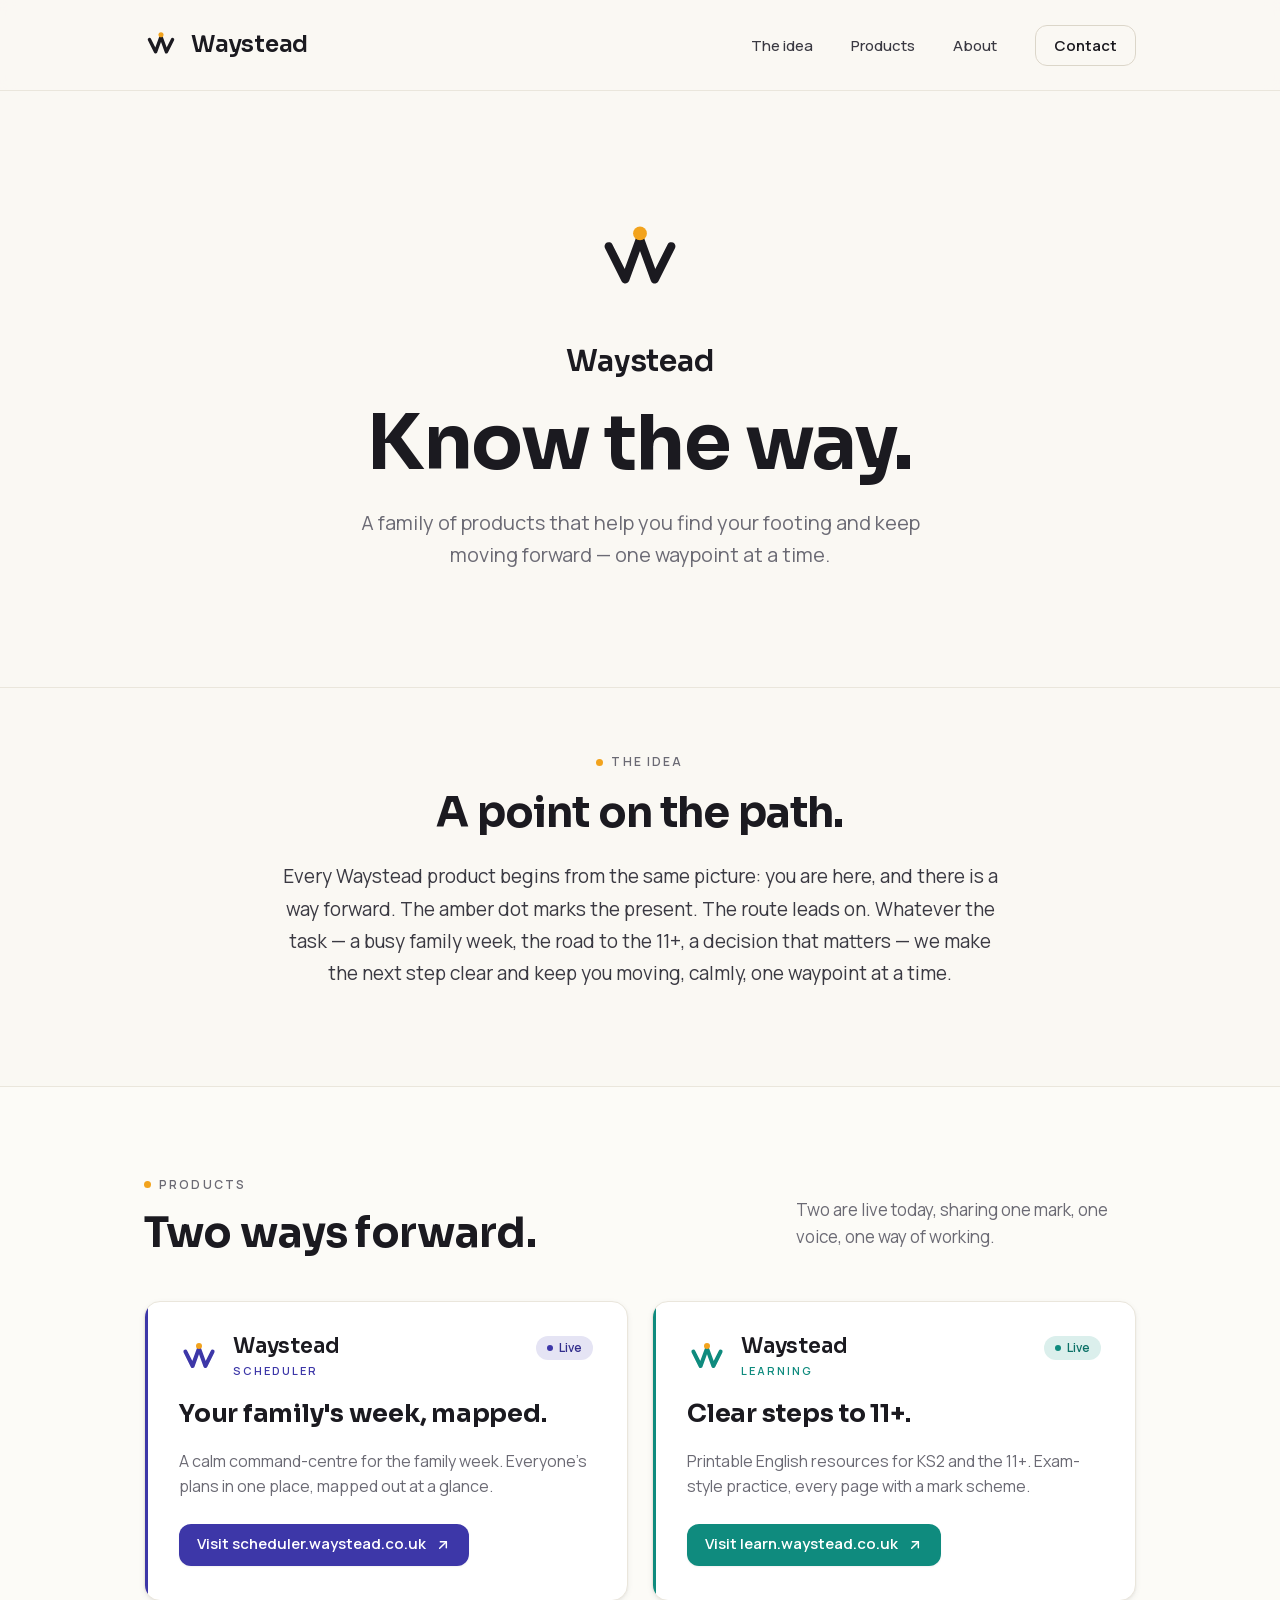
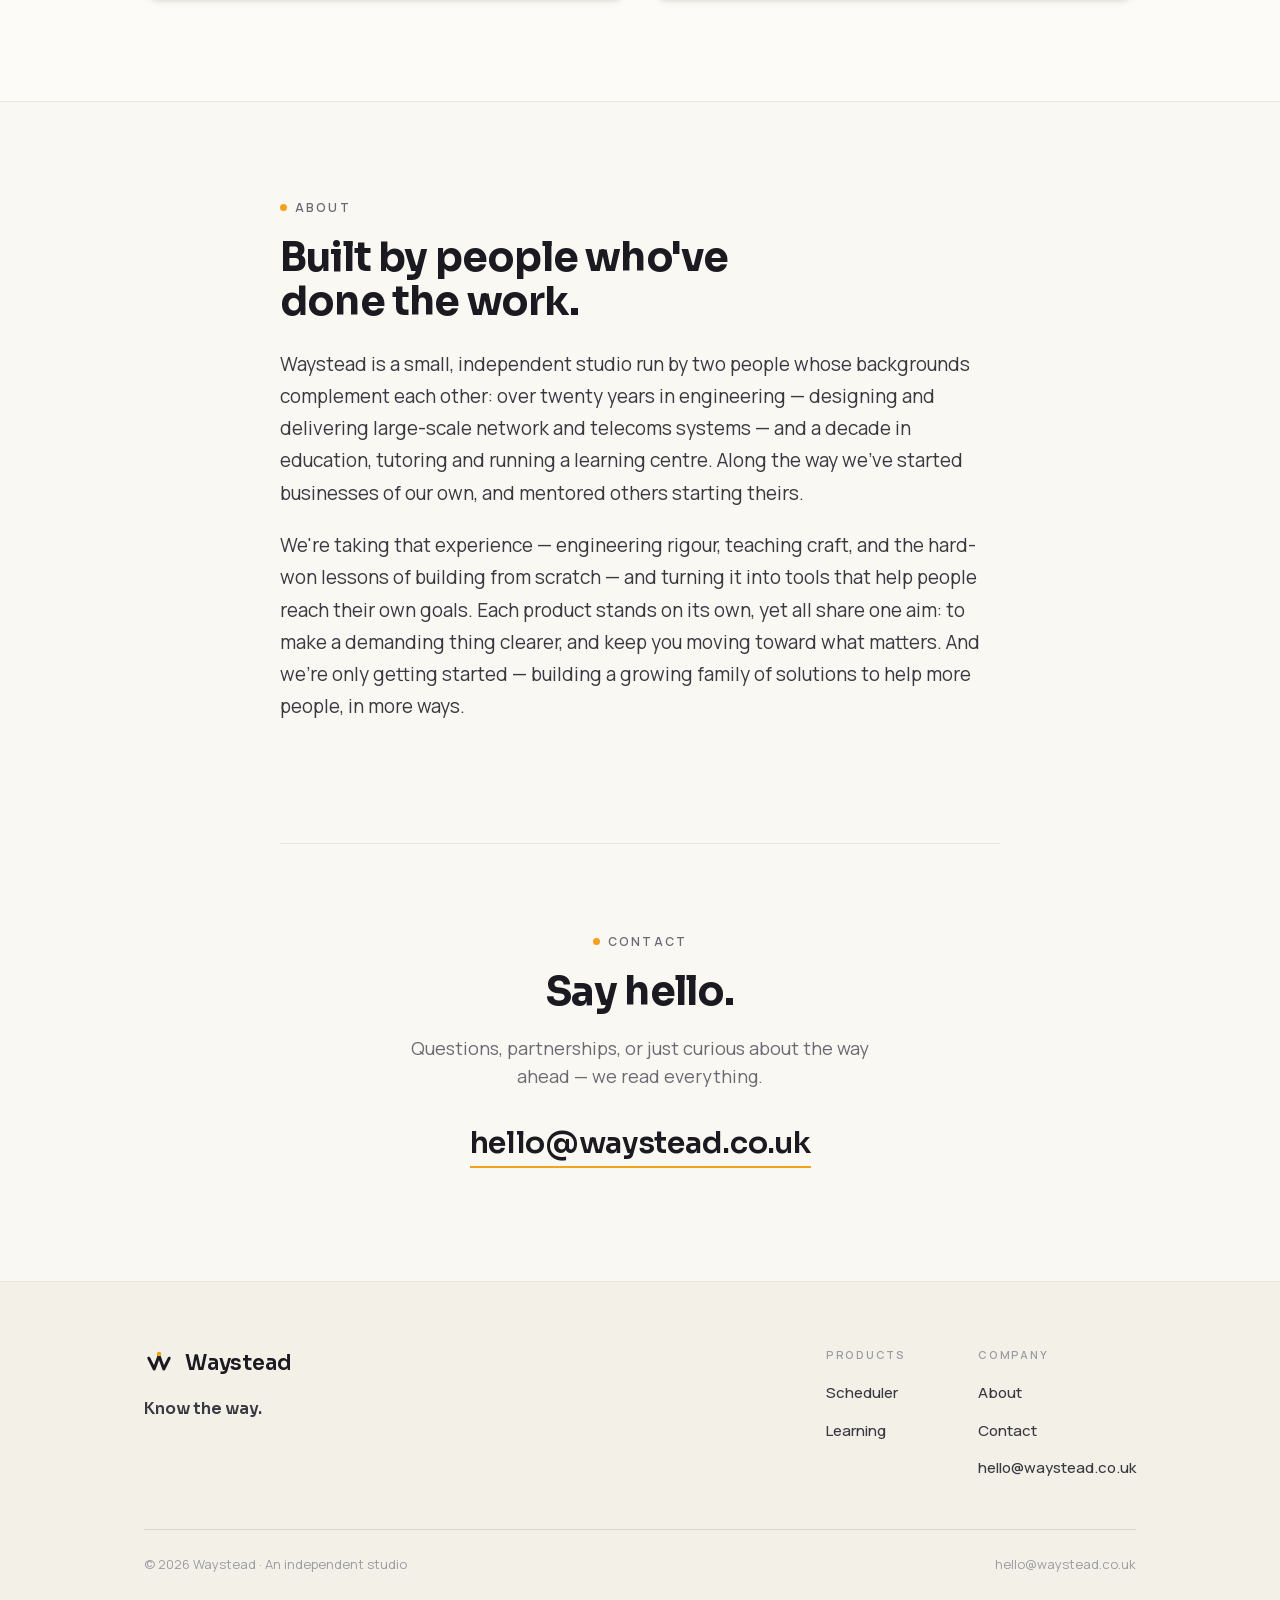
==== site/index.html @ 22f9f0c4 "Add docker-compose deploy; move site into ./site Introduce the parent's own tiny Compose project (Te" ====
<!DOCTYPE html>
<html lang="en-GB" class="no-js">
<head>
  <meta charset="UTF-8" />
  <meta name="viewport" content="width=device-width, initial-scale=1" />

  <title>Waystead — Know the way.</title>
  <meta name="description" content="A family of products that help you find your footing and keep moving forward — one waypoint at a time." />
  <link rel="canonical" href="https://waystead.co.uk/" />
  <meta name="theme-color" content="#FAF8F3" />

  <!-- Icons -->
  <link rel="icon" href="/assets/icons/favicon.svg" type="image/svg+xml" />
  <link rel="icon" href="/assets/icons/favicon.ico" sizes="32x32" />
  <link rel="icon" href="/assets/icons/favicon-32.png" type="image/png" sizes="32x32" />
  <link rel="apple-touch-icon" href="/assets/icons/apple-touch-icon.png" />

  <!-- Open Graph / social -->
  <meta property="og:type" content="website" />
  <meta property="og:site_name" content="Waystead" />
  <meta property="og:title" content="Waystead — Know the way." />
  <meta property="og:description" content="A family of products that help you find your footing and keep moving forward — one waypoint at a time." />
  <meta property="og:url" content="https://waystead.co.uk/" />
  <meta property="og:locale" content="en_GB" />
  <meta property="og:image" content="https://waystead.co.uk/assets/icons/og-image.png" />
  <meta property="og:image:width" content="1200" />
  <meta property="og:image:height" content="630" />
  <meta property="og:image:alt" content="The Waystead waymark — a W of two upward chevrons with an amber dot at the summit." />

  <!-- Twitter -->
  <meta name="twitter:card" content="summary_large_image" />
  <meta name="twitter:title" content="Waystead — Know the way." />
  <meta name="twitter:description" content="A family of products that help you find your footing and keep moving forward — one waypoint at a time." />
  <meta name="twitter:image" content="https://waystead.co.uk/assets/icons/og-image.png" />
  <meta name="twitter:image:alt" content="The Waystead waymark — a W of two upward chevrons with an amber dot at the summit." />

  <!-- Performance: preload self-hosted fonts -->
  <link rel="preload" href="/assets/fonts/sora-latin-var.woff2" as="font" type="font/woff2" crossorigin />
  <link rel="preload" href="/assets/fonts/manrope-latin-var.woff2" as="font" type="font/woff2" crossorigin />

  <link rel="stylesheet" href="/css/styles.css" />

  <!-- Organization structured data -->
  <script type="application/ld+json">
  {
    "@context": "https://schema.org",
    "@type": "Organization",
    "name": "Waystead",
    "url": "https://waystead.co.uk/",
    "logo": "https://waystead.co.uk/assets/icons/og-image.png",
    "slogan": "Know the way.",
    "contactPoint": {
      "@type": "ContactPoint",
      "email": "hello@waystead.co.uk",
      "contactType": "customer support"
    }
  }
  </script>
</head>
<body>
  <a class="skip-link" href="#main">Skip to content</a>

  <!-- ===================================================================
       Header — neutral chrome (ink on paper).
       =================================================================== -->
  <header class="site-header">
    <div class="wrap site-header__inner">
      <a class="brand" href="/" aria-label="Waystead — home">
        <svg class="brand__mark" viewBox="0 0 100 100" width="34" height="34" fill="none" aria-hidden="true" focusable="false">
          <path d="M16 34 L34 70 L50 26 L66 70 L84 34" stroke="#1B1A20" stroke-width="10" stroke-linecap="round" stroke-linejoin="round"></path>
          <circle cx="50" cy="20" r="7.5" fill="#F2A31D"></circle>
        </svg>
        <span class="wordmark">Waystead</span>
      </a>

      <button class="nav-toggle" type="button" aria-expanded="false" aria-controls="primary-nav" aria-label="Open menu">
        <svg width="22" height="22" viewBox="0 0 24 24" fill="none" stroke="currentColor" stroke-width="2" stroke-linecap="round" aria-hidden="true">
          <path d="M3 6h18"></path>
          <path d="M3 12h18"></path>
          <path d="M3 18h18"></path>
        </svg>
      </button>

      <nav class="nav" id="primary-nav" aria-label="Primary">
        <ul class="nav__list">
          <li><a class="nav__link" href="#idea">The idea</a></li>
          <li><a class="nav__link" href="#products">Products</a></li>
          <li><a class="nav__link" href="#about">About</a></li>
          <li><a class="nav__link nav__link--btn" href="#contact">Contact</a></li>
        </ul>
      </nav>
    </div>
  </header>

  <main id="main">
    <!-- =================================================================
         Hero — waymark, wordmark, "Know the way.", supporting line.
         ================================================================= -->
    <section class="wrap hero" aria-labelledby="hero-title">
      <svg class="hero__mark" viewBox="0 0 100 100" fill="none" role="img" aria-label="Waystead waymark">
        <path d="M16 34 L34 70 L50 26 L66 70 L84 34" stroke="#1B1A20" stroke-width="9" stroke-linecap="round" stroke-linejoin="round"></path>
        <circle cx="50" cy="20" r="7.5" fill="#F2A31D"></circle>
      </svg>
      <span class="wordmark hero__wordmark">Waystead</span>
      <h1 class="hero__title" id="hero-title">Know the way.</h1>
      <p class="hero__lede">A family of products that help you find your footing and keep moving forward — one waypoint at a time.</p>
    </section>

    <!-- =================================================================
         The idea
         ================================================================= -->
    <section class="idea" id="idea" aria-labelledby="idea-title">
      <div class="wrap">
        <div class="idea__inner">
          <p class="eyebrow eyebrow--center">
            <span class="eyebrow__dot" aria-hidden="true"></span>
            <span class="eyebrow__label">The idea</span>
          </p>
          <h2 class="idea__title" id="idea-title">A point on the path.</h2>
          <p class="idea__body">Every Waystead product begins from the same picture: you are here, and there is a way forward. The amber dot marks the present. The route leads on. Whatever the task — a busy family week, the road to the 11+, a decision that matters — we make the next step clear and keep you moving, calmly, one waypoint at a time.</p>
        </div>
      </div>
    </section>

    <!-- =================================================================
         Products
         ---------------------------------------------------------------
         SINGLE SOURCE OF TRUTH for product data (Tech Spec §5.1).
         Only `live: true` products render. To LAUNCH a product: set
         live:true + future:false, add its href/host, then uncomment its
         card below AND its footer entry. The grid column count follows
         the number of live cards automatically.

           const products = [
             { slug:'scheduler', descriptor:'Scheduler', live:true,  future:false,
               tagline:"Your family's week, mapped.",
               desc:"A calm command-centre for the family week. Everyone's plans in one place, mapped out at a glance.",
               href:'https://scheduler.waystead.co.uk', host:'scheduler.waystead.co.uk' },
             { slug:'learning',  descriptor:'Learning',  live:true,  future:false,
               tagline:'Clear steps to 11+.',
               desc:'Printable English resources for KS2 and the 11+. Exam-style practice, every page with a mark scheme.',
               href:'https://learn.waystead.co.uk', host:'learn.waystead.co.uk' },
             // --- Hidden until launch: do NOT render while live:false ---
             { slug:'tutoring',   descriptor:'Tutoring',   live:false, future:true,
               tagline:'One-to-one, one step at a time.',
               desc:'Personal tuition that meets a child where they are and builds steadily from there.',
               href:'', host:'' },
             { slug:'consulting', descriptor:'Consulting', live:false, future:true,
               tagline:'A steadier way to decide.',
               desc:'Considered guidance for teams and founders working out their way forward.',
               href:'', host:'' },
           ];

         NOTE: the Design's "Four ways forward." heading + 4-card grid and
         its greyed Tutoring/Consulting footer links are intentionally NOT
         reproduced — spec §5.1 forbids surfacing in-development products.
         Heading/intro adapted to the two live products accordingly.
         ================================================================= -->
    <section class="products" id="products" aria-labelledby="products-title">
      <div class="wrap">
      <div class="products__head">
        <div>
          <p class="eyebrow">
            <span class="eyebrow__dot" aria-hidden="true"></span>
            <span class="eyebrow__label">Products</span>
          </p>
          <h2 class="products__title" id="products-title">Two ways forward.</h2>
        </div>
        <p class="products__intro">Two are live today, sharing one mark, one voice, one way of working.</p>
      </div>

      <div class="product-grid">
        <!-- LIVE: Scheduler (indigo) -->
        <article class="card" data-product="scheduler">
          <span class="card__rail" aria-hidden="true"></span>
          <div class="card__top">
            <div class="card__brand">
              <svg class="card__mark" viewBox="0 0 100 100" fill="none" aria-hidden="true" focusable="false">
                <path d="M16 34 L34 70 L50 26 L66 70 L84 34" stroke="var(--accent)" stroke-width="10" stroke-linecap="round" stroke-linejoin="round"></path>
                <circle cx="50" cy="20" r="7.5" fill="#F2A31D"></circle>
              </svg>
              <div class="card__id">
                <span class="wordmark card__wordmark">Waystead</span>
                <span class="card__descriptor">Scheduler</span>
              </div>
            </div>
            <span class="pill pill--live"><span class="pill__dot" aria-hidden="true"></span>Live</span>
          </div>
          <h3 class="card__tagline">Your family's week, mapped.</h3>
          <p class="card__desc">A calm command-centre for the family week. Everyone's plans in one place, mapped out at a glance.</p>
          <div class="card__foot">
            <a class="card__cta" href="https://scheduler.waystead.co.uk">Visit scheduler.waystead.co.uk<svg viewBox="0 0 24 24" fill="none" stroke="currentColor" stroke-width="2.2" stroke-linecap="round" stroke-linejoin="round" aria-hidden="true"><path d="M7 17L17 7"></path><path d="M8 7h9v9"></path></svg></a>
          </div>
        </article>

        <!-- LIVE: Learning (teal) -->
        <article class="card" data-product="learning">
          <span class="card__rail" aria-hidden="true"></span>
          <div class="card__top">
            <div class="card__brand">
              <svg class="card__mark" viewBox="0 0 100 100" fill="none" aria-hidden="true" focusable="false">
                <path d="M16 34 L34 70 L50 26 L66 70 L84 34" stroke="var(--accent)" stroke-width="10" stroke-linecap="round" stroke-linejoin="round"></path>
                <circle cx="50" cy="20" r="7.5" fill="#F2A31D"></circle>
              </svg>
              <div class="card__id">
                <span class="wordmark card__wordmark">Waystead</span>
                <span class="card__descriptor">Learning</span>
              </div>
            </div>
            <span class="pill pill--live"><span class="pill__dot" aria-hidden="true"></span>Live</span>
          </div>
          <h3 class="card__tagline">Clear steps to 11+.</h3>
          <p class="card__desc">Printable English resources for KS2 and the 11+. Exam-style practice, every page with a mark scheme.</p>
          <div class="card__foot">
            <a class="card__cta" href="https://learn.waystead.co.uk">Visit learn.waystead.co.uk<svg viewBox="0 0 24 24" fill="none" stroke="currentColor" stroke-width="2.2" stroke-linecap="round" stroke-linejoin="round" aria-hidden="true"><path d="M7 17L17 7"></path><path d="M8 7h9v9"></path></svg></a>
          </div>
        </article>

        <!-- ============================================================
             HIDDEN UNTIL LAUNCH — uncomment a block (and its footer entry)
             when the product ships. The "In development" pill + clock CTA
             below are the reusable card's future state, ready to use.

        <article class="card" data-product="tutoring">
          <span class="card__rail" aria-hidden="true"></span>
          <div class="card__top">
            <div class="card__brand">
              <svg class="card__mark" viewBox="0 0 100 100" fill="none" aria-hidden="true" focusable="false">
                <path d="M16 34 L34 70 L50 26 L66 70 L84 34" stroke="var(--accent)" stroke-width="10" stroke-linecap="round" stroke-linejoin="round"></path>
                <circle cx="50" cy="20" r="7.5" fill="#F2A31D"></circle>
              </svg>
              <div class="card__id">
                <span class="wordmark card__wordmark">Waystead</span>
                <span class="card__descriptor">Tutoring</span>
              </div>
            </div>
            <span class="pill pill--soon">In development</span>
          </div>
          <h3 class="card__tagline">One-to-one, one step at a time.</h3>
          <p class="card__desc">Personal tuition that meets a child where they are and builds steadily from there.</p>
          <div class="card__foot">
            <span class="card__soon"><svg viewBox="0 0 24 24" fill="none" stroke="currentColor" stroke-width="2" stroke-linecap="round" stroke-linejoin="round" aria-hidden="true"><circle cx="12" cy="12" r="9"></circle><path d="M12 7v5l3 2"></path></svg>In development — finding its feet.</span>
          </div>
        </article>

        <article class="card" data-product="consulting">
          <span class="card__rail" aria-hidden="true"></span>
          <div class="card__top">
            <div class="card__brand">
              <svg class="card__mark" viewBox="0 0 100 100" fill="none" aria-hidden="true" focusable="false">
                <path d="M16 34 L34 70 L50 26 L66 70 L84 34" stroke="var(--accent)" stroke-width="10" stroke-linecap="round" stroke-linejoin="round"></path>
                <circle cx="50" cy="20" r="7.5" fill="#F2A31D"></circle>
              </svg>
              <div class="card__id">
                <span class="wordmark card__wordmark">Waystead</span>
                <span class="card__descriptor">Consulting</span>
              </div>
            </div>
            <span class="pill pill--soon">In development</span>
          </div>
          <h3 class="card__tagline">A steadier way to decide.</h3>
          <p class="card__desc">Considered guidance for teams and founders working out their way forward.</p>
          <div class="card__foot">
            <span class="card__soon"><svg viewBox="0 0 24 24" fill="none" stroke="currentColor" stroke-width="2" stroke-linecap="round" stroke-linejoin="round" aria-hidden="true"><circle cx="12" cy="12" r="9"></circle><path d="M12 7v5l3 2"></path></svg>In development — finding its feet.</span>
          </div>
        </article>
             ============================================================ -->
      </div>
      </div>
    </section>

    <!-- =================================================================
         About
         ================================================================= -->
    <section class="wrap about" id="about" aria-labelledby="about-title">
      <div class="about__inner">
        <p class="eyebrow">
          <span class="eyebrow__dot" aria-hidden="true"></span>
          <span class="eyebrow__label">About</span>
        </p>
        <h2 class="about__title" id="about-title">Built by people who've done the work.</h2>
        <p class="about__body">Waystead is a small, independent studio run by two people whose backgrounds complement each other: over twenty years in engineering — designing and delivering large-scale network and telecoms systems — and a decade in education, tutoring and running a learning centre. Along the way we've started businesses of our own, and mentored others starting theirs.</p>
        <p class="about__body">We're taking that experience — engineering rigour, teaching craft, and the hard-won lessons of building from scratch — and turning it into tools that help people reach their own goals. Each product stands on its own, yet all share one aim: to make a demanding thing clearer, and keep you moving toward what matters. And we're only getting started — building a growing family of solutions to help more people, in more ways.</p>
      </div>
    </section>

    <!-- =================================================================
         Contact
         ================================================================= -->
    <section class="wrap contact" id="contact" aria-labelledby="contact-title">
      <div class="contact__inner">
        <p class="eyebrow eyebrow--center">
          <span class="eyebrow__dot" aria-hidden="true"></span>
          <span class="eyebrow__label">Contact</span>
        </p>
        <h2 class="contact__title" id="contact-title">Say hello.</h2>
        <p class="contact__lede">Questions, partnerships, or just curious about the way ahead — we read everything.</p>
        <a class="contact__email" href="mailto:hello@waystead.co.uk">hello@waystead.co.uk</a>
      </div>
    </section>
  </main>

  <!-- ===================================================================
       Footer — neutral chrome (paper-deep). LIVE products only.
       =================================================================== -->
  <footer class="site-footer">
    <div class="wrap">
      <div class="site-footer__top">
        <div class="site-footer__brand">
          <div class="site-footer__brandrow">
            <svg class="brand__mark" viewBox="0 0 100 100" fill="none" aria-hidden="true" focusable="false">
              <path d="M16 34 L34 70 L50 26 L66 70 L84 34" stroke="#1B1A20" stroke-width="10" stroke-linecap="round" stroke-linejoin="round"></path>
              <circle cx="50" cy="20" r="7.5" fill="#F2A31D"></circle>
            </svg>
            <span class="wordmark">Waystead</span>
          </div>
          <p class="site-footer__tag">Know the way.</p>
        </div>

        <nav class="site-footer__cols" aria-label="Footer">
          <div class="footer-col">
            <span class="footer-col__head">Products</span>
            <!-- LIVE products only (spec §5.1). Add an entry when a product launches. -->
            <a href="https://scheduler.waystead.co.uk">Scheduler</a>
            <a href="https://learn.waystead.co.uk">Learning</a>
          </div>
          <div class="footer-col">
            <span class="footer-col__head">Company</span>
            <a href="#about">About</a>
            <a href="#contact">Contact</a>
            <a href="mailto:hello@waystead.co.uk">hello@waystead.co.uk</a>
          </div>
        </nav>
      </div>

      <div class="site-footer__bottom">
        <span>&copy; <span id="year">2026</span> Waystead · An independent studio</span>
        <span>hello@waystead.co.uk</span>
      </div>
    </div>
  </footer>

  <script src="/js/main.js" defer></script>
</body>
</html>
---- css/styles.css ----
/* ==========================================================================
   Waystead — parent site stylesheet
   Rebuilt 1:1 from the Claude Design export (design-reference.html),
   FRAME A · DESKTOP as the source of truth, FRAME B · MOBILE for the
   responsive step. Static, dependency-light: tokens + classes only.

   Enforced brand rules:
   - "Waystead" wordmark is always --ink, never recoloured.
   - Parent chrome (header / hero / about / contact / footer) is ink-on-paper.
   - Product accent colour appears ONLY on product cards, scoped per card via
     [data-product]; the amber waypoint dot is the one shared accent.
   ========================================================================== */

/* ==========================================================================
   1 · Self-hosted fonts (latin subset, variable woff2)
   Manrope variable covers 400–600; Sora variable covers 600–700.
   The Design loaded these from Google Fonts; we self-host per the brief.
   ========================================================================== */
@font-face {
  font-family: "Manrope";
  font-style: normal;
  font-weight: 400 600;
  font-display: swap;
  src: url("../assets/fonts/manrope-latin-var.woff2") format("woff2");
  unicode-range: U+0000-00FF, U+0131, U+0152-0153, U+02BB-02BC, U+02C6, U+02DA,
    U+02DC, U+2000-206F, U+2074, U+20AC, U+2122, U+2191, U+2193, U+2212, U+2215,
    U+FEFF, U+FFFD;
}
@font-face {
  font-family: "Sora";
  font-style: normal;
  font-weight: 600 700;
  font-display: swap;
  src: url("../assets/fonts/sora-latin-var.woff2") format("woff2");
  unicode-range: U+0000-00FF, U+0131, U+0152-0153, U+02BB-02BC, U+02C6, U+02DA,
    U+02DC, U+2000-206F, U+2074, U+20AC, U+2122, U+2191, U+2193, U+2212, U+2215,
    U+FEFF, U+FFFD;
}

/* ==========================================================================
   2 · Colour tokens (verbatim from the Design)
   One amber waypoint, four product accents, warm neutrals.
   ========================================================================== */
:root {
  /* — Brand constants — */
  --paper:        #FAF8F3;  /* background */
  --ink:          #1B1A20;  /* text */

  /* — Indigo · Scheduler accent / primary — */
  --indigo-50:  #F1F0FA;
  --indigo-100: #E5E4F4;
  --indigo-200: #C7C5E8;
  --indigo-400: #6660CC;
  --indigo-500: #524CC0;
  --indigo-600: #3D37A8;  /* base */
  --indigo-700: #322D8C;
  --indigo-800: #28246F;

  /* — Teal · Learning accent — */
  --teal-50:  #ECF6F4;
  --teal-100: #DBEFEC;
  --teal-200: #B7DED8;
  --teal-400: #16A597;
  --teal-500: #129385;
  --teal-600: #0F8B7E;  /* base */
  --teal-700: #0C7167;
  --teal-800: #095850;

  /* — Amber · the "you are here" dot / Tutoring accent — */
  --amber-50:  #FDF4E1;
  --amber-100: #FCEBCB;
  --amber-200: #F8D89A;
  --amber-400: #F7B84C;
  --amber-500: #F2A31D;  /* base — the waypoint */
  --amber-600: #D98E0F;
  --amber-700: #B5750B;

  /* — Slate · Consulting accent — */
  --slate-50:  #F0F2F5;
  --slate-100: #E4E7EC;
  --slate-200: #CBD1DA;
  --slate-400: #5E6A7E;
  --slate-500: #545E70;
  --slate-600: #4B5567;  /* base */
  --slate-700: #3B4453;
  --slate-800: #2C333F;

  /* — Warm neutral ramp (paper → ink) — */
  --paper-deep:   #F3F0E8;  /* sunken / striped rows */
  --surface:      #FFFFFF;  /* cards */
  --surface-soft: #FCFBF7;
  --line:         #EAE6DC;  /* hairline border on paper */
  --line-strong:  #DBD6C9;
  --ink-2:        #3A3942;  /* secondary text */
  --ink-3:        #6B6A74;  /* muted text */
  --ink-4:        #9C9BA4;  /* placeholder / faint */

  /* — Status — */
  --success: #0F8B7E;
  --warning: #D98E0F;
  --danger:  #C2443A;
  --danger-50: #F8E9E7;

  /* — Semantic aliases — */
  --color-bg:            var(--paper);
  --color-surface:       var(--surface);
  --color-surface-sunk:  var(--paper-deep);
  --color-text:          var(--ink);
  --color-text-2:        var(--ink-2);
  --color-text-muted:    var(--ink-3);
  --color-text-faint:    var(--ink-4);
  --color-border:        var(--line);
  --color-border-strong: var(--line-strong);

  --color-primary:       var(--indigo-600);
  --color-primary-hover: var(--indigo-500);
  --color-primary-press: var(--indigo-700);
  --color-on-primary:    #FFFFFF;

  /* Product accent — defaults to Scheduler indigo; overridden per card
     via [data-product] scopes below. */
  --accent:        var(--indigo-600);
  --accent-hover:  var(--indigo-500);
  --accent-press:  var(--indigo-700);
  --accent-soft:   var(--indigo-100);
  --accent-tint:   var(--indigo-50);
  --accent-ring:   color-mix(in srgb, var(--indigo-600) 28%, transparent);
  --on-accent:     #FFFFFF;

  /* The waypoint dot is always amber, everywhere. */
  --waypoint: var(--amber-500);
}

/* — Product accent scopes — set [data-product] on any container — */
[data-product="scheduler"] {
  --accent: var(--indigo-600); --accent-hover: var(--indigo-500); --accent-press: var(--indigo-700);
  --accent-soft: var(--indigo-100); --accent-tint: var(--indigo-50);
  --accent-ring: color-mix(in srgb, var(--indigo-600) 28%, transparent);
}
[data-product="learning"] {
  --accent: var(--teal-600); --accent-hover: var(--teal-500); --accent-press: var(--teal-700);
  --accent-soft: var(--teal-100); --accent-tint: var(--teal-50);
  --accent-ring: color-mix(in srgb, var(--teal-600) 28%, transparent);
}
[data-product="tutoring"] {
  --accent: var(--amber-500); --accent-hover: var(--amber-600); --accent-press: var(--amber-700);
  --accent-soft: var(--amber-100); --accent-tint: var(--amber-50);
  --accent-ring: color-mix(in srgb, var(--amber-500) 30%, transparent);
  --on-accent: var(--ink);
}
[data-product="consulting"] {
  --accent: var(--slate-600); --accent-hover: var(--slate-500); --accent-press: var(--slate-700);
  --accent-soft: var(--slate-100); --accent-tint: var(--slate-50);
  --accent-ring: color-mix(in srgb, var(--slate-600) 28%, transparent);
}

/* ==========================================================================
   3 · Type, spacing, radius, shadow, motion (verbatim from the Design)
   ========================================================================== */
:root {
  --font-display: "Sora", ui-sans-serif, system-ui, sans-serif;     /* headlines, wordmark */
  --font-body:    "Manrope", ui-sans-serif, system-ui, sans-serif;  /* body, descriptors, UI */

  --fw-regular: 400;
  --fw-medium:  500;
  --fw-semibold:600;
  --fw-bold:    700;

  --tracking-tight: -0.02em;
  --tracking-caps:   0.18em;

  /* Spacing — 4px base step */
  --space-1: 0.25rem; --space-2: 0.5rem; --space-3: 0.75rem; --space-4: 1rem;
  --space-5: 1.5rem;  --space-6: 2rem;   --space-7: 3rem;    --space-8: 4rem; --space-9: 6rem;

  /* Radius */
  --radius-xs: 4px; --radius-sm: 8px; --radius-md: 12px;
  --radius-lg: 16px; --radius-xl: 22px; --radius-2xl: 28px; --radius-pill: 999px;

  /* Shadows — warm-tinted, low and soft */
  --shadow-xs: 0 1px 2px rgba(27,26,32,0.06);
  --shadow-sm: 0 1px 2px rgba(27,26,32,0.05), 0 2px 6px rgba(27,26,32,0.06);
  --shadow-md: 0 2px 4px rgba(27,26,32,0.05), 0 8px 20px rgba(27,26,32,0.08);
  --shadow-lg: 0 6px 12px rgba(27,26,32,0.06), 0 20px 40px rgba(27,26,32,0.12);

  /* Motion — gentle, never bouncy */
  --ease-standard: cubic-bezier(0.32, 0.08, 0.24, 1);
  --ease-out:      cubic-bezier(0.16, 0.84, 0.44, 1);
  --dur-fast: 120ms; --dur-base: 200ms; --dur-slow: 320ms;

  /* Layout */
  --container:        1120px;
  --container-narrow: 720px;
  --focus-width:      3px;

  /* Horizontal page gutter: 64px desktop (Frame A) → 22px mobile (Frame B) */
  --gutter: clamp(22px, 5vw, 64px);
}

/* ==========================================================================
   4 · Base layer
   ========================================================================== */
*, *::before, *::after { box-sizing: border-box; }

html { -webkit-text-size-adjust: 100%; scroll-behavior: smooth; }

body {
  margin: 0;
  background: var(--color-bg);
  color: var(--color-text);
  font-family: var(--font-body);
  font-weight: var(--fw-regular);
  font-size: 1rem;
  line-height: 1.65;
  -webkit-font-smoothing: antialiased;
  text-rendering: optimizeLegibility;
}

h1, h2, h3 {
  font-family: var(--font-display);
  font-weight: var(--fw-bold);
  letter-spacing: var(--tracking-tight);
  line-height: 1.1;
  color: var(--ink);
  margin: 0;
  text-wrap: balance;
}
p { margin: 0; text-wrap: pretty; }
img, svg { display: block; }

::selection { background: var(--accent-soft); color: var(--ink); }

a { color: var(--accent); }

@media (prefers-reduced-motion: reduce) {
  html { scroll-behavior: auto; }
  *, *::before, *::after {
    animation-duration: 0.001ms !important;
    animation-iteration-count: 1 !important;
    transition-duration: 0.001ms !important;
  }
}

/* — Accessibility helpers — */
:focus-visible {
  outline: var(--focus-width) solid var(--accent);
  outline-offset: 2px;
  border-radius: 3px;
}
.skip-link {
  position: absolute;
  left: 12px;
  top: -56px;
  z-index: 200;
  background: var(--ink);
  color: var(--paper);
  padding: 10px 16px;
  border-radius: 8px;
  font-family: var(--font-body);
  font-weight: 600;
  text-decoration: none;
  transition: top var(--dur-fast) var(--ease-standard);
}
.skip-link:focus { top: 12px; }
.visually-hidden {
  position: absolute !important;
  width: 1px; height: 1px; padding: 0; margin: -1px;
  overflow: hidden; clip: rect(0 0 0 0); white-space: nowrap; border: 0;
}

/* — Width containers — */
.wrap {
  max-width: var(--container);
  margin-inline: auto;
  padding-inline: var(--gutter);
}
.wrap--narrow { max-width: var(--container-narrow); }

/* — Shared eyebrow (amber 7px dot + tracked caps label) — */
.eyebrow {
  display: flex;
  align-items: center;
  gap: 8px;
  margin-bottom: 18px;
}
.eyebrow--center { justify-content: center; }
.eyebrow__dot {
  width: 7px; height: 7px;
  border-radius: 50%;
  background: var(--amber-500);   /* the waypoint — always amber */
  flex: none;
}
.eyebrow__label {
  font-family: var(--font-body);
  font-weight: var(--fw-semibold);
  letter-spacing: var(--tracking-caps);
  text-transform: uppercase;
  font-size: 12px;
  color: var(--ink-3);
}

/* Wordmark — Sora 600, always ink, never recoloured */
.wordmark {
  font-family: var(--font-display);
  font-weight: var(--fw-semibold);
  color: var(--ink);
  letter-spacing: -0.01em;
}

/* ==========================================================================
   5 · Header  (neutral chrome)
   ========================================================================== */
.site-header {
  position: sticky;
  top: 0;
  z-index: 100;
  background: color-mix(in srgb, var(--paper) 88%, transparent);
  backdrop-filter: saturate(140%) blur(8px);
  border-bottom: 1px solid var(--line);
}
.site-header__inner {
  display: flex;
  align-items: center;
  justify-content: space-between;
  gap: 16px;
  padding-block: 26px;
}
.brand { display: inline-flex; align-items: center; gap: 13px; text-decoration: none; }
.brand__mark { width: 34px; height: 34px; }
.brand .wordmark { font-size: 23px; }

.nav { display: flex; align-items: center; }
.nav__list {
  display: flex;
  align-items: center;
  gap: 38px;
  list-style: none;
  margin: 0;
  padding: 0;
}
.nav__link {
  font-family: var(--font-body);
  font-weight: var(--fw-medium);
  font-size: 15px;
  color: var(--ink-2);
  text-decoration: none;
}
.nav__link:hover { color: var(--ink); }
.nav__link--btn {
  font-weight: var(--fw-semibold);
  color: var(--ink);
  border: 1px solid var(--line-strong);
  border-radius: var(--radius-md);
  padding: 9px 18px;
}
.nav__link--btn:hover { background: var(--surface-soft); border-color: var(--accent); color: var(--ink); }

/* Hamburger (mobile only) */
.nav-toggle {
  display: none;
  align-items: center;
  justify-content: center;
  width: 44px; height: 44px;
  padding: 0;
  color: var(--ink-2);
  background: transparent;
  border: none;
  cursor: pointer;
}

/* ==========================================================================
   6 · Hero  (neutral chrome)
   ========================================================================== */
.hero {
  text-align: center;
  display: flex;
  flex-direction: column;
  align-items: center;
  padding-block: 124px 116px;
}
.hero__mark { width: 92px; height: 92px; margin-bottom: 30px; }
.hero__wordmark { font-size: 30px; margin-bottom: 18px; }   /* .wordmark base */
.hero__title {
  font-size: 76px;
  line-height: 1.04;
  margin-bottom: 24px;
}
.hero__lede {
  font-family: var(--font-body);
  font-weight: var(--fw-regular);
  font-size: 20px;
  line-height: 1.6;
  color: var(--ink-3);
  max-width: 560px;
}

/* ==========================================================================
   7 · The idea  (border-top band on paper)
   ========================================================================== */
.idea {
  padding-block: 64px 96px;
  border-top: 1px solid var(--line);
}
.idea__inner { max-width: var(--container-narrow); margin-inline: auto; text-align: center; }
.idea__title { font-size: 42px; margin-bottom: 24px; }
.idea__body {
  font-family: var(--font-body);
  font-weight: var(--fw-regular);
  font-size: 19px;
  line-height: 1.7;
  color: var(--ink-2);
}

/* ==========================================================================
   8 · Products  (sunken surface-soft band)
   ========================================================================== */
.products {
  padding-block: 88px 100px;
  background: var(--surface-soft);
  border-top: 1px solid var(--line);
  border-bottom: 1px solid var(--line);
}
.products__head {
  display: flex;
  align-items: flex-end;
  justify-content: space-between;
  gap: 24px;
  margin-bottom: 44px;
  flex-wrap: wrap;
}
.products__head .eyebrow { margin-bottom: 16px; }
.products__title { font-size: 42px; }
.products__intro {
  font-family: var(--font-body);
  font-weight: var(--fw-regular);
  font-size: 17px;
  line-height: 1.6;
  color: var(--ink-3);
  max-width: 340px;
  margin-bottom: 6px;
}

/* Grid — column count follows the number of live cards (auto-fit).
   2 live → 2 columns centred on desktop; adapts to 3–4 automatically;
   collapses to 1 column on mobile. */
.product-grid {
  display: grid;
  grid-template-columns: repeat(auto-fit, minmax(min(100%, 330px), 1fr));
  gap: 24px;
}

/* — Reusable product card — accent scoped via [data-product] on the card — */
.card {
  position: relative;
  background: var(--surface);
  border: 1px solid var(--line);
  border-radius: var(--radius-lg);
  box-shadow: var(--shadow-sm);
  padding: 34px;
  display: flex;
  flex-direction: column;
  gap: 20px;
  overflow: hidden;
  min-height: 268px;
}
.card__rail {
  position: absolute;
  left: 0; top: 0; bottom: 0;
  width: 3px;
  background: var(--accent);   /* 3px accent rail on the leading edge */
}
.card__top {
  display: flex;
  align-items: flex-start;
  justify-content: space-between;
  gap: 16px;
}
.card__brand { display: flex; align-items: center; gap: 14px; }
.card__mark { width: 40px; height: 40px; }   /* stroke = var(--accent) inline */
.card__id { display: flex; flex-direction: column; gap: 5px; }
.card__wordmark { font-size: 21px; line-height: 1; }   /* .wordmark base, ink */
.card__descriptor {
  font-family: var(--font-body);
  font-weight: var(--fw-semibold);
  letter-spacing: var(--tracking-caps);
  text-transform: uppercase;
  font-size: 11px;
  color: var(--accent);
}
.card__tagline {
  font-size: 25px;
  line-height: 1.15;
  letter-spacing: -0.01em;
}
.card__desc {
  font-family: var(--font-body);
  font-weight: var(--fw-regular);
  font-size: 16px;
  line-height: 1.6;
  color: var(--ink-3);
}
.card__foot { margin-top: auto; padding-top: 4px; }

/* Pills */
.pill {
  display: inline-flex;
  align-items: center;
  font-family: var(--font-body);
  font-weight: var(--fw-semibold);
  font-size: 12px;
  height: 24px;
  padding: 0 11px;
  border-radius: var(--radius-pill);
  flex: none;
}
.pill--live { gap: 6px; background: var(--accent-soft); color: var(--accent-press); }
.pill--live .pill__dot { width: 6px; height: 6px; border-radius: 50%; background: var(--accent); }
.pill--soon { background: var(--paper-deep); color: var(--ink-3); }

/* CTA — live: filled accent button with diagonal arrow */
.card__cta {
  display: inline-flex;
  align-items: center;
  gap: 9px;
  height: 42px;
  padding: 0 18px;
  border-radius: var(--radius-md);
  background: var(--accent);
  color: var(--on-accent);
  font-family: var(--font-body);
  font-weight: var(--fw-semibold);
  font-size: 15px;
  text-decoration: none;
  box-shadow: var(--shadow-xs);
  transition: background var(--dur-base) var(--ease-standard), transform var(--dur-fast) var(--ease-standard);
}
.card__cta:hover { background: var(--accent-hover); }
.card__cta:active { background: var(--accent-press); transform: translateY(1px); }
.card__cta svg { width: 16px; height: 16px; }

/* CTA — future: muted clock + "In development" text (used at launch only) */
.card__soon {
  display: inline-flex;
  align-items: center;
  gap: 9px;
  font-family: var(--font-body);
  font-weight: var(--fw-medium);
  font-size: 15px;
  color: var(--ink-3);
}
.card__soon svg { width: 16px; height: 16px; }

/* ==========================================================================
   9 · About  (neutral chrome)
   ========================================================================== */
.about { padding-block: 96px; }
.about__inner { max-width: var(--container-narrow); margin-inline: auto; }
.about__title { font-size: 40px; margin-bottom: 24px; }
.about__body {
  font-family: var(--font-body);
  font-weight: var(--fw-regular);
  font-size: 19px;
  line-height: 1.7;
  color: var(--ink-2);
}
.about__body + .about__body { margin-top: 20px; }

/* ==========================================================================
   10 · Contact  (neutral chrome)
   ========================================================================== */
.contact { padding-block: 24px 112px; }
.contact__inner {
  max-width: var(--container-narrow);
  margin-inline: auto;
  text-align: center;
  border-top: 1px solid var(--line);
  padding-top: 88px;
}
.contact__title { font-size: 40px; margin-bottom: 20px; }
.contact__lede {
  font-family: var(--font-body);
  font-weight: var(--fw-regular);
  font-size: 18px;
  line-height: 1.6;
  color: var(--ink-3);
  max-width: 460px;
  margin-inline: auto;
  margin-bottom: 28px;
}
.contact__email {
  font-family: var(--font-display);
  font-weight: var(--fw-semibold);
  font-size: 30px;
  color: var(--ink);
  text-decoration: none;
  border-bottom: 2px solid var(--amber-500);
  padding-bottom: 4px;
  letter-spacing: -0.01em;
}
.contact__email:hover { color: var(--ink); }

/* ==========================================================================
   11 · Footer  (paper-deep, neutral chrome)
   ========================================================================== */
.site-footer {
  background: var(--paper-deep);
  border-top: 1px solid var(--line);
  padding-block: 64px 40px;
}
.site-footer__top {
  display: flex;
  justify-content: space-between;
  gap: 48px;
  flex-wrap: wrap;
  padding-bottom: 48px;
  border-bottom: 1px solid var(--line-strong);
}
.site-footer__brand { max-width: 300px; }
.site-footer__brandrow { display: flex; align-items: center; gap: 11px; margin-bottom: 16px; }
.site-footer__brandrow .brand__mark { width: 30px; height: 30px; }
.site-footer__brandrow .wordmark { font-size: 21px; }
.site-footer__tag {
  font-family: var(--font-display);
  font-weight: var(--fw-semibold);
  font-size: 16px;
  color: var(--ink-2);
}
.site-footer__cols { display: flex; gap: 72px; flex-wrap: wrap; }
.footer-col { display: flex; flex-direction: column; gap: 13px; }
.footer-col__head {
  font-family: var(--font-body);
  font-weight: var(--fw-semibold);
  letter-spacing: 0.16em;
  text-transform: uppercase;
  font-size: 11px;
  color: var(--ink-4);
  margin-bottom: 4px;
}
.footer-col a {
  font-family: var(--font-body);
  font-weight: var(--fw-medium);
  font-size: 15px;
  color: var(--ink-2);
  text-decoration: none;
}
.footer-col a:hover { color: var(--ink); text-decoration: underline; }
.site-footer__bottom {
  display: flex;
  justify-content: space-between;
  gap: 16px;
  flex-wrap: wrap;
  margin-top: 24px;
}
.site-footer__bottom span {
  font-family: var(--font-body);
  font-weight: var(--fw-regular);
  font-size: 13px;
  color: var(--ink-4);
}

/* ==========================================================================
   12 · Responsive — mobile step from FRAME B (≤768px)
   ========================================================================== */
@media (max-width: 768px) {
  /* Header → hamburger toggle */
  .site-header__inner { padding-block: 18px; }
  .nav-toggle { display: inline-flex; }
  .nav {
    position: absolute;
    inset: 100% 0 auto 0;
    background: var(--paper);
    border-bottom: 1px solid var(--line);
    box-shadow: var(--shadow-md);
    display: grid;
    grid-template-rows: 0fr;
    transition: grid-template-rows var(--dur-base) var(--ease-standard);
  }
  .nav[data-open="true"] { grid-template-rows: 1fr; }
  .nav__list {
    flex-direction: column;
    align-items: stretch;
    gap: 0;
    overflow: hidden;
  }
  .nav__link {
    padding: 14px var(--gutter);
    border-top: 1px solid var(--line);
    font-size: 16px;
    min-height: 44px;
    display: flex;
    align-items: center;
  }
  .nav__link--btn { border: none; border-top: 1px solid var(--line); border-radius: 0; }
  .nav__link--btn:hover { background: var(--surface-soft); }

  /* No-JS fallback: render nav as a static list */
  html.no-js .nav { position: static; grid-template-rows: 1fr; box-shadow: none; }
  html.no-js .nav-toggle { display: none; }

  /* Hero */
  .hero { padding-block: 56px 48px; }
  .hero__mark { width: 64px; height: 64px; margin-bottom: 22px; }
  .hero__wordmark { font-size: 20px; margin-bottom: 14px; }
  .hero__title { font-size: 46px; line-height: 1.05; margin-bottom: 18px; }
  .hero__lede { font-size: 16px; }

  /* The idea */
  .idea { padding-block: 48px 56px; }
  .idea__title { font-size: 30px; }
  .idea__body { font-size: 17px; }

  /* Products */
  .products { padding-block: 40px 48px; }
  .products__head { margin-bottom: 24px; }
  .products__head .eyebrow { margin-bottom: 8px; }
  .products__title { font-size: 28px; }
  .products__intro { display: none; }   /* Frame B omits the intro line */
  .product-grid { grid-template-columns: 1fr; gap: 16px; }

  /* Card → compact mobile variant */
  .card { padding: 22px; gap: 14px; min-height: 0; }
  .card__brand { gap: 11px; }
  .card__mark { width: 32px; height: 32px; }
  .card__wordmark { display: none; }          /* Frame B drops the per-card wordmark */
  .card__descriptor { letter-spacing: 0.16em; }
  .card__tagline { font-size: 19px; }
  .card__desc { display: none; }              /* Frame B omits the card description */
  .pill { height: 22px; padding: 0 9px; font-size: 11px; }
  .pill--live { gap: 5px; }
  .pill--live .pill__dot { width: 5px; height: 5px; }
  .card__foot { padding-top: 0; }
  /* CTA → plain accent text link */
  .card__cta {
    height: auto;
    padding: 0;
    gap: 7px;
    background: none;
    color: var(--accent);
    box-shadow: none;
    font-size: 14px;
  }
  .card__cta:hover { background: none; }
  .card__cta:active { transform: none; }
  .card__cta svg { width: 14px; height: 14px; }

  /* About */
  .about { padding-block: 56px; }
  .about__title { font-size: 30px; }
  .about__body { font-size: 17px; }

  /* Contact */
  .contact { padding-block: 8px 72px; }
  .contact__inner { padding-top: 56px; }
  .contact__title { font-size: 30px; }
  .contact__email { font-size: 24px; }

  /* Footer */
  .site-footer { padding-block: 48px 32px; }
  .site-footer__top { gap: 32px; padding-bottom: 32px; }
  .site-footer__cols { gap: 40px; }
}
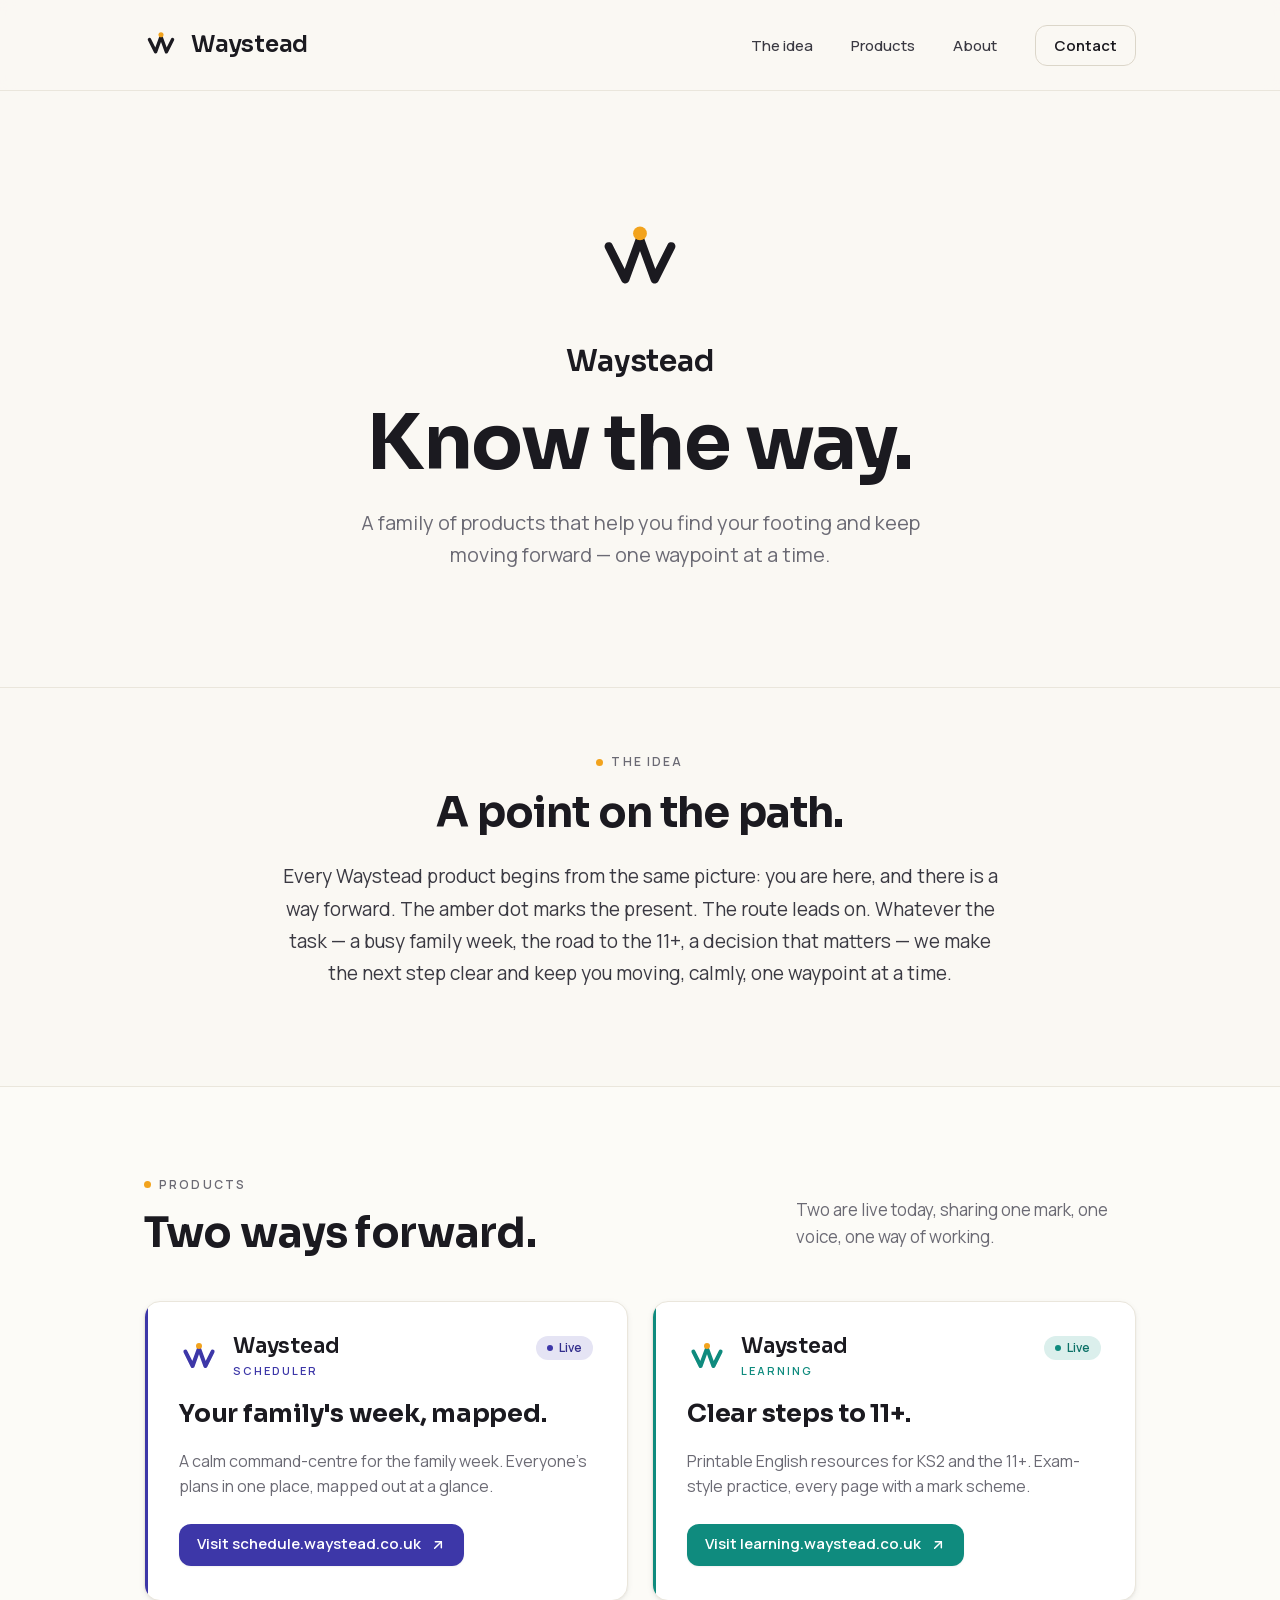
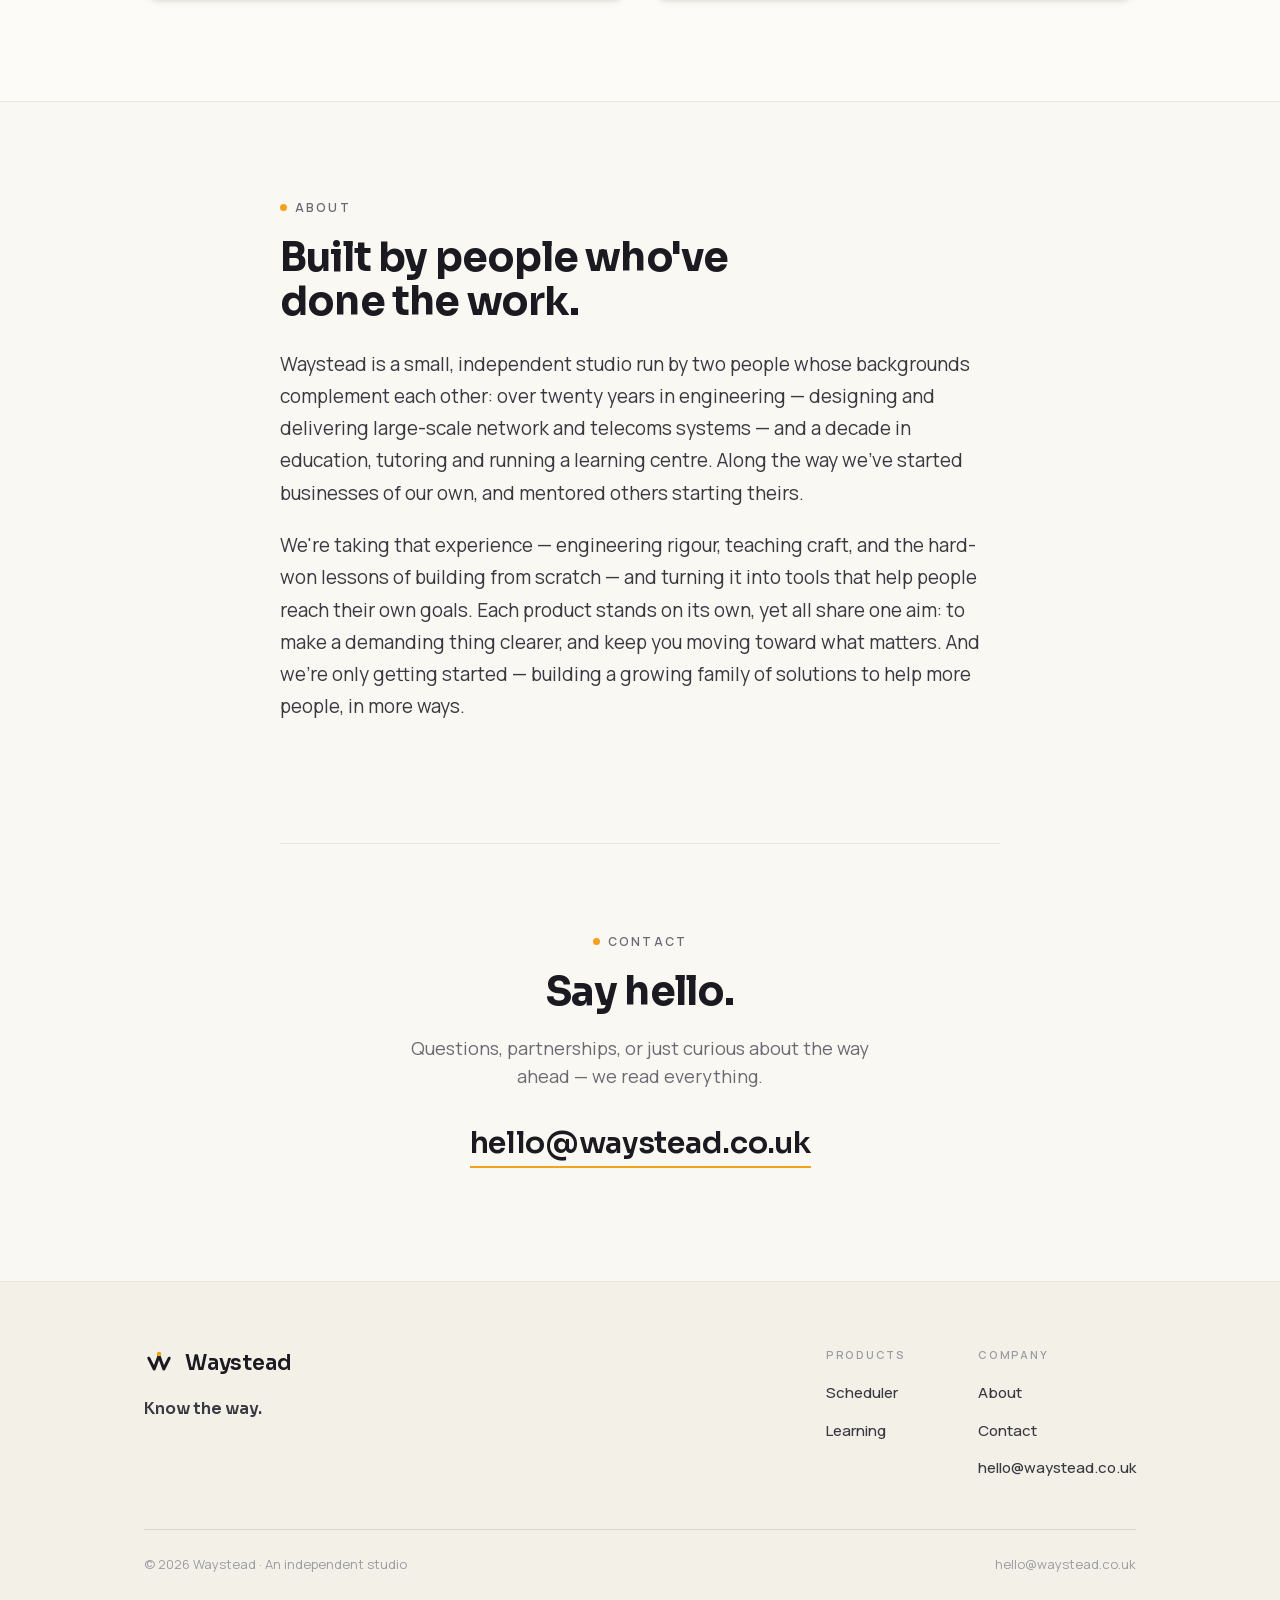
==== commit 167d1db7: "Fix product links to real subdomains (schedule, learning)" ====
--- a/site/index.html
+++ b/site/index.html
@@ -189,7 +189,7 @@
           <h3 class="card__tagline">Your family's week, mapped.</h3>
           <p class="card__desc">A calm command-centre for the family week. Everyone's plans in one place, mapped out at a glance.</p>
           <div class="card__foot">
-            <a class="card__cta" href="https://scheduler.waystead.co.uk">Visit scheduler.waystead.co.uk<svg viewBox="0 0 24 24" fill="none" stroke="currentColor" stroke-width="2.2" stroke-linecap="round" stroke-linejoin="round" aria-hidden="true"><path d="M7 17L17 7"></path><path d="M8 7h9v9"></path></svg></a>
+            <a class="card__cta" href="https://schedule.waystead.co.uk">Visit schedule.waystead.co.uk<svg viewBox="0 0 24 24" fill="none" stroke="currentColor" stroke-width="2.2" stroke-linecap="round" stroke-linejoin="round" aria-hidden="true"><path d="M7 17L17 7"></path><path d="M8 7h9v9"></path></svg></a>
           </div>
         </article>
 
@@ -212,7 +212,7 @@
           <h3 class="card__tagline">Clear steps to 11+.</h3>
           <p class="card__desc">Printable English resources for KS2 and the 11+. Exam-style practice, every page with a mark scheme.</p>
           <div class="card__foot">
-            <a class="card__cta" href="https://learn.waystead.co.uk">Visit learn.waystead.co.uk<svg viewBox="0 0 24 24" fill="none" stroke="currentColor" stroke-width="2.2" stroke-linecap="round" stroke-linejoin="round" aria-hidden="true"><path d="M7 17L17 7"></path><path d="M8 7h9v9"></path></svg></a>
+            <a class="card__cta" href="https://learning.waystead.co.uk">Visit learning.waystead.co.uk<svg viewBox="0 0 24 24" fill="none" stroke="currentColor" stroke-width="2.2" stroke-linecap="round" stroke-linejoin="round" aria-hidden="true"><path d="M7 17L17 7"></path><path d="M8 7h9v9"></path></svg></a>
           </div>
         </article>
 
